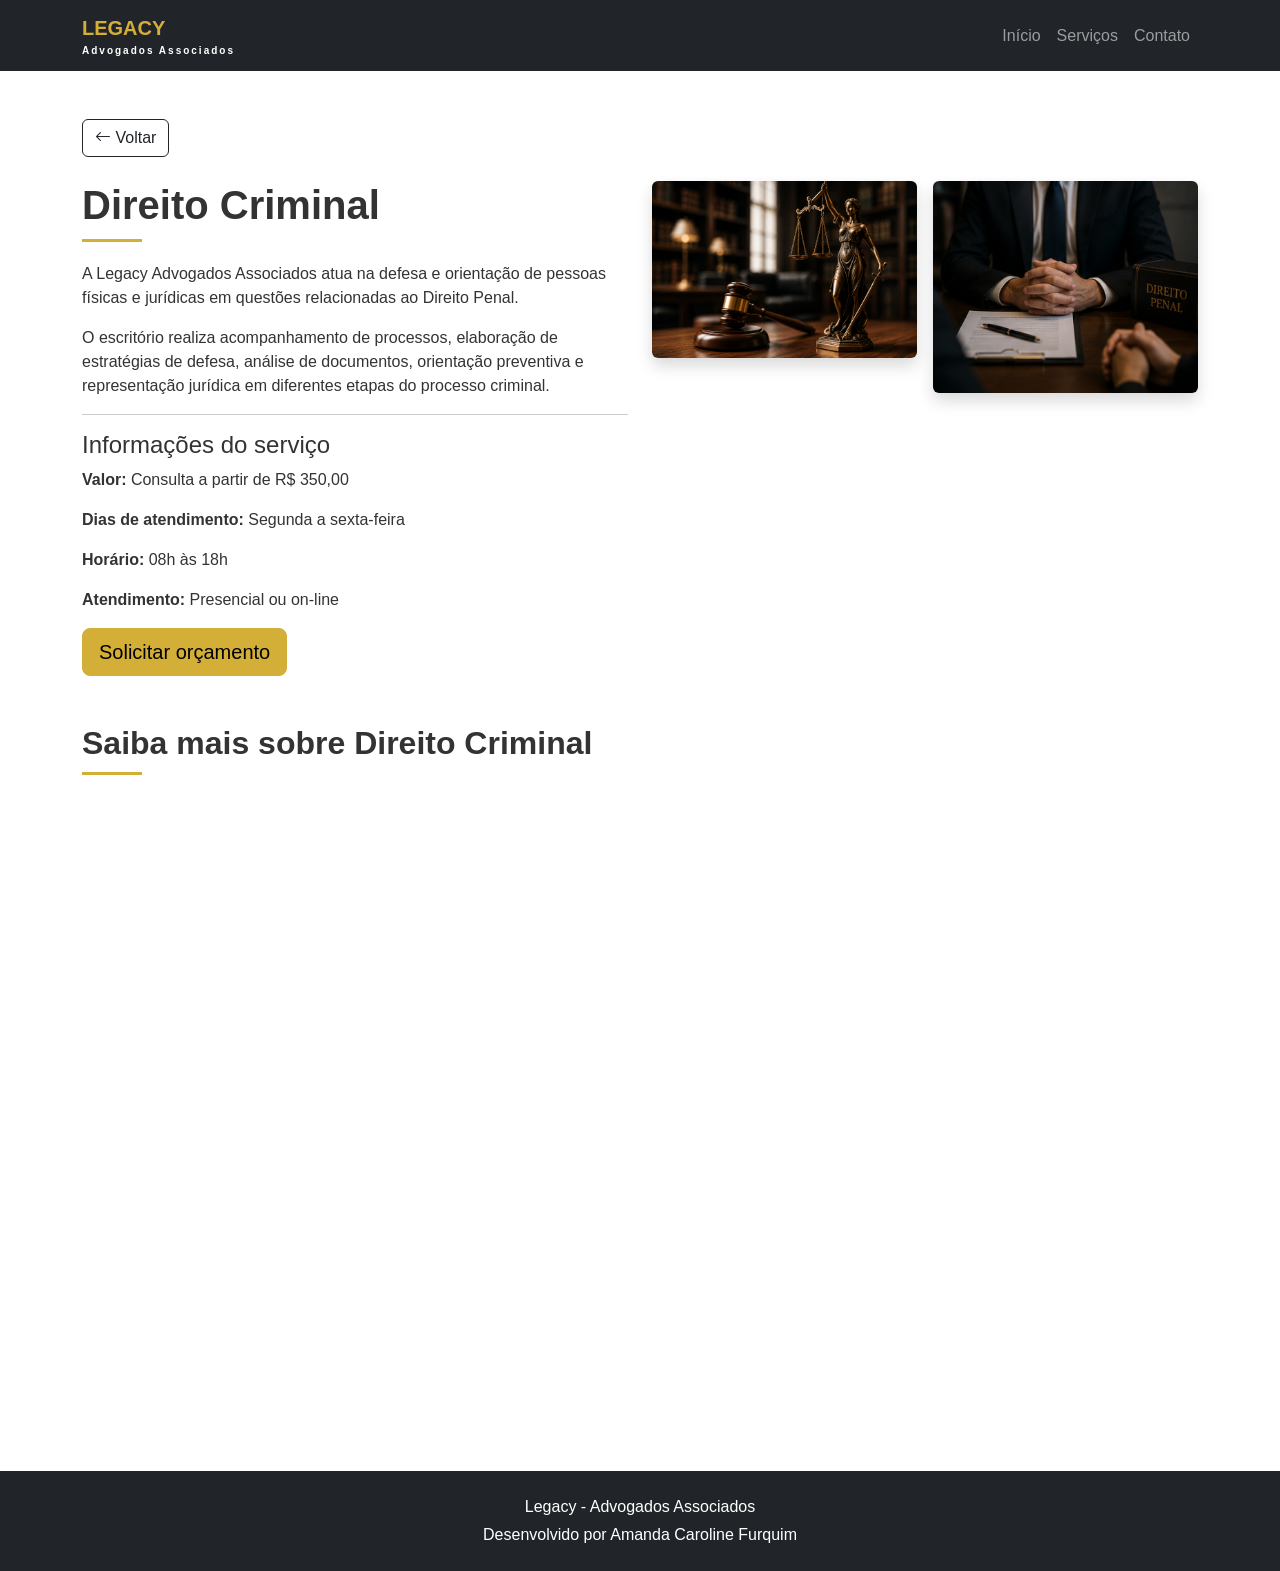
==== criminal.html @ 606fb066 "Add files via upload" ====
<!--Em cada página precisamos colocar pelo menos duas fotos, vídeo do YouTube, nome, preço, 
detalhes e um botão de orçamento que abre um Modal Bootstrap com Nome, E-mail, Telefone, Endereço, 
Cidade, UF, Data desejada e Observações.
-->

<!DOCTYPE html>
<html lang="pt-br">

<head>
    <meta charset="UTF-8">
    <meta name="viewport" content="width=device-width, initial-scale=1.0">

    <title>Direito Criminal | Legacy Advogados</title>

    <link href="https://cdn.jsdelivr.net/npm/bootstrap@5.3.8/dist/css/bootstrap.min.css" rel="stylesheet">

    <link rel="stylesheet"
        href="https://cdn.jsdelivr.net/npm/bootstrap-icons@1.13.1/font/bootstrap-icons.min.css">

    <link rel="stylesheet" href="css/style.css">
</head>

<body>

    <!-- MENU -->
    <nav class="navbar navbar-expand-lg navbar-dark bg-dark">
        <div class="container">

            <a class="navbar-brand fw-bold" href="index.html">
                LEGACY
                <small class="d-block">Advogados Associados</small>
            </a>

            <button class="navbar-toggler" type="button"
                data-bs-toggle="collapse"
                data-bs-target="#menu">

                <span class="navbar-toggler-icon"></span>
            </button>

            <div class="collapse navbar-collapse" id="menu">

                <ul class="navbar-nav ms-auto">

                    <li class="nav-item">
                        <a class="nav-link" href="index.html">
                            Início
                        </a>
                    </li>

                    <li class="nav-item">
                        <a class="nav-link" href="index.html#servicos">
                            Serviços
                        </a>
                    </li>

                    <li class="nav-item">
                        <a class="nav-link" href="index.html#contato">
                            Contato
                        </a>
                    </li>

                </ul>

            </div>
        </div>
    </nav>


    <!-- SERVIÇO -->
    <main class="py-5">

        <div class="container">

            <a href="index.html#servicos"
                class="btn btn-outline-dark mb-4">

                <i class="bi bi-arrow-left"></i>
                Voltar
            </a>


            <div class="row">

                <!-- INFORMAÇÕES -->
                <div class="col-lg-6">

                    <h1 class="titulo-secao">
                        Direito Criminal
                    </h1>

                    <p>
                        A Legacy Advogados Associados atua na defesa e
                        orientação de pessoas físicas e jurídicas em
                        questões relacionadas ao Direito Penal.
                    </p>

                    <p>
                        O escritório realiza acompanhamento de processos,
                        elaboração de estratégias de defesa, análise de
                        documentos, orientação preventiva e representação
                        jurídica em diferentes etapas do processo criminal.
                    </p>

                    <hr>

                    <h4>Informações do serviço</h4>

                    <p>
                        <strong>Valor:</strong>
                        Consulta a partir de R$ 350,00
                    </p>

                    <p>
                        <strong>Dias de atendimento:</strong>
                        Segunda a sexta-feira
                    </p>

                    <p>
                        <strong>Horário:</strong>
                        08h às 18h
                    </p>

                    <p>
                        <strong>Atendimento:</strong>
                        Presencial ou on-line
                    </p>


                    <!-- BOTÃO MODAL -->
                    <button
                        class="btn btn-warning btn-lg"
                        data-bs-toggle="modal"
                        data-bs-target="#modalOrcamento">

                        Solicitar orçamento
                    </button>

                </div>


                <!-- FOTOS -->
                <div class="col-lg-6 mt-4 mt-lg-0">

                    <div class="row g-3">

                        <div class="col-md-6">

                            <img
                                src="img/criminal1.png"
                                class="img-fluid rounded shadow"
                                alt="Atendimento em Direito Criminal">

                        </div>

                        <div class="col-md-6">

                            <img
                                src="img/criminal2.png"
                                class="img-fluid rounded shadow"
                                alt="Serviço de Direito Criminal">

                        </div>

                    </div>

                </div>

            </div>


            <!-- VÍDEO -->
            <section class="mt-5">

                <h2 class="titulo-secao">
                    Saiba mais sobre Direito Criminal
                </h2>

                <div class="ratio ratio-16x9">

                    <iframe
                        src="https://www.youtube.com/embed/_6tYp12VtaY"
                        title="Vídeo sobre Direito Criminal"
                        allowfullscreen>
                    </iframe>

                </div>

            </section>

        </div>

    </main>


    <!-- MODAL ORÇAMENTO -->
    <div class="modal fade"
        id="modalOrcamento"
        tabindex="-1">

        <div class="modal-dialog modal-lg">

            <div class="modal-content">

                <div class="modal-header">

                    <h5 class="modal-title">
                        Solicitar orçamento - Direito Criminal
                    </h5>

                    <button
                        type="button"
                        class="btn-close"
                        data-bs-dismiss="modal">
                    </button>

                </div>


                <div class="modal-body">

                    <form>

                        <div class="row">

                            <div class="col-md-6 mb-3">
                                <label class="form-label">Nome</label>
                                <input type="text"
                                    class="form-control">
                            </div>

                            <div class="col-md-6 mb-3">
                                <label class="form-label">E-mail</label>
                                <input type="email"
                                    class="form-control">
                            </div>

                            <div class="col-md-6 mb-3">
                                <label class="form-label">Telefone</label>
                                <input type="tel"
                                    class="form-control">
                            </div>

                            <div class="col-md-6 mb-3">
                                <label class="form-label">Endereço</label>
                                <input type="text"
                                    class="form-control">
                            </div>

                            <div class="col-md-6 mb-3">
                                <label class="form-label">Cidade</label>
                                <input type="text"
                                    class="form-control">
                            </div>

                            <div class="col-md-6 mb-3">

                                <label class="form-label">UF</label>

                                <select class="form-select">
                                    <option>SC</option>
                                    <option>PR</option>
                                    <option>RS</option>
                                    <option>SP</option>
                                    <option>Outro</option>
                                </select>

                            </div>

                            <div class="col-12 mb-3">

                                <label class="form-label">
                                    Data desejada
                                </label>

                                <input type="date"
                                    class="form-control">

                            </div>

                            <div class="col-12 mb-3">

                                <label class="form-label">
                                    Observações
                                </label>

                                <textarea
                                    class="form-control"
                                    rows="4">
                                </textarea>

                            </div>

                        </div>

                    </form>

                </div>


                <div class="modal-footer">

                    <button
                        type="button"
                        class="btn btn-secondary"
                        data-bs-dismiss="modal">

                        Fechar
                    </button>

                    <button
                        type="button"
                        class="btn btn-dark">

                        Enviar solicitação
                    </button>

                </div>

            </div>

        </div>

    </div>


    <!-- FOOTER -->
    <footer class="bg-dark text-white text-center py-4">

        <p class="mb-1">
            Legacy - Advogados Associados
        </p>

        <p class="mb-0">
            Desenvolvido por Amanda Caroline Furquim
        </p>

    </footer>


    <script
        src="https://cdn.jsdelivr.net/npm/bootstrap@5.3.8/dist/js/bootstrap.bundle.min.js">
    </script>

</body>

</html>
---- css/style.css ----
body {
    font-family: Arial, sans-serif;
    color: #333;
}

.navbar-brand {
    color: #d4af37 !important;
}

.navbar-brand small {
    font-size: 10px;
    letter-spacing: 2px;
    color: white;
}

.banner {
    min-height: 500px;
    background:
        linear-gradient(rgba(0, 0, 0, 0.75), rgba(0, 0, 0, 0.75)),
        #333;
}

.banner h1,
.banner h2 {
    color: #d4af37;
}

.titulo-secao {
    font-weight: bold;
    margin-bottom: 20px;
}

.titulo-secao::after {
    content: "";
    display: block;
    width: 60px;
    height: 3px;
    background: #d4af37;
    margin-top: 10px;
}

.text-center .titulo-secao::after {
    margin-left: auto;
    margin-right: auto;
}

.icone-servico {
    font-size: 40px;
    color: #b8962e;
}

.card {
    border: none;
}

.card:hover {
    transform: translateY(-3px);
    transition: 0.3s;
}

.btn-warning {
    background-color: #d4af37;
    border-color: #d4af37;
}

iframe {
    border-radius: 8px;
}

@media (max-width: 768px) {
    .banner {
        min-height: 400px;
        text-align: center;
    }
}
/* Fotos dos depoimentos */
.foto-cliente {
    width: 90px;
    height: 90px;
    object-fit: cover;
    border-radius: 50%;
    border: 3px solid #d4af37;
}
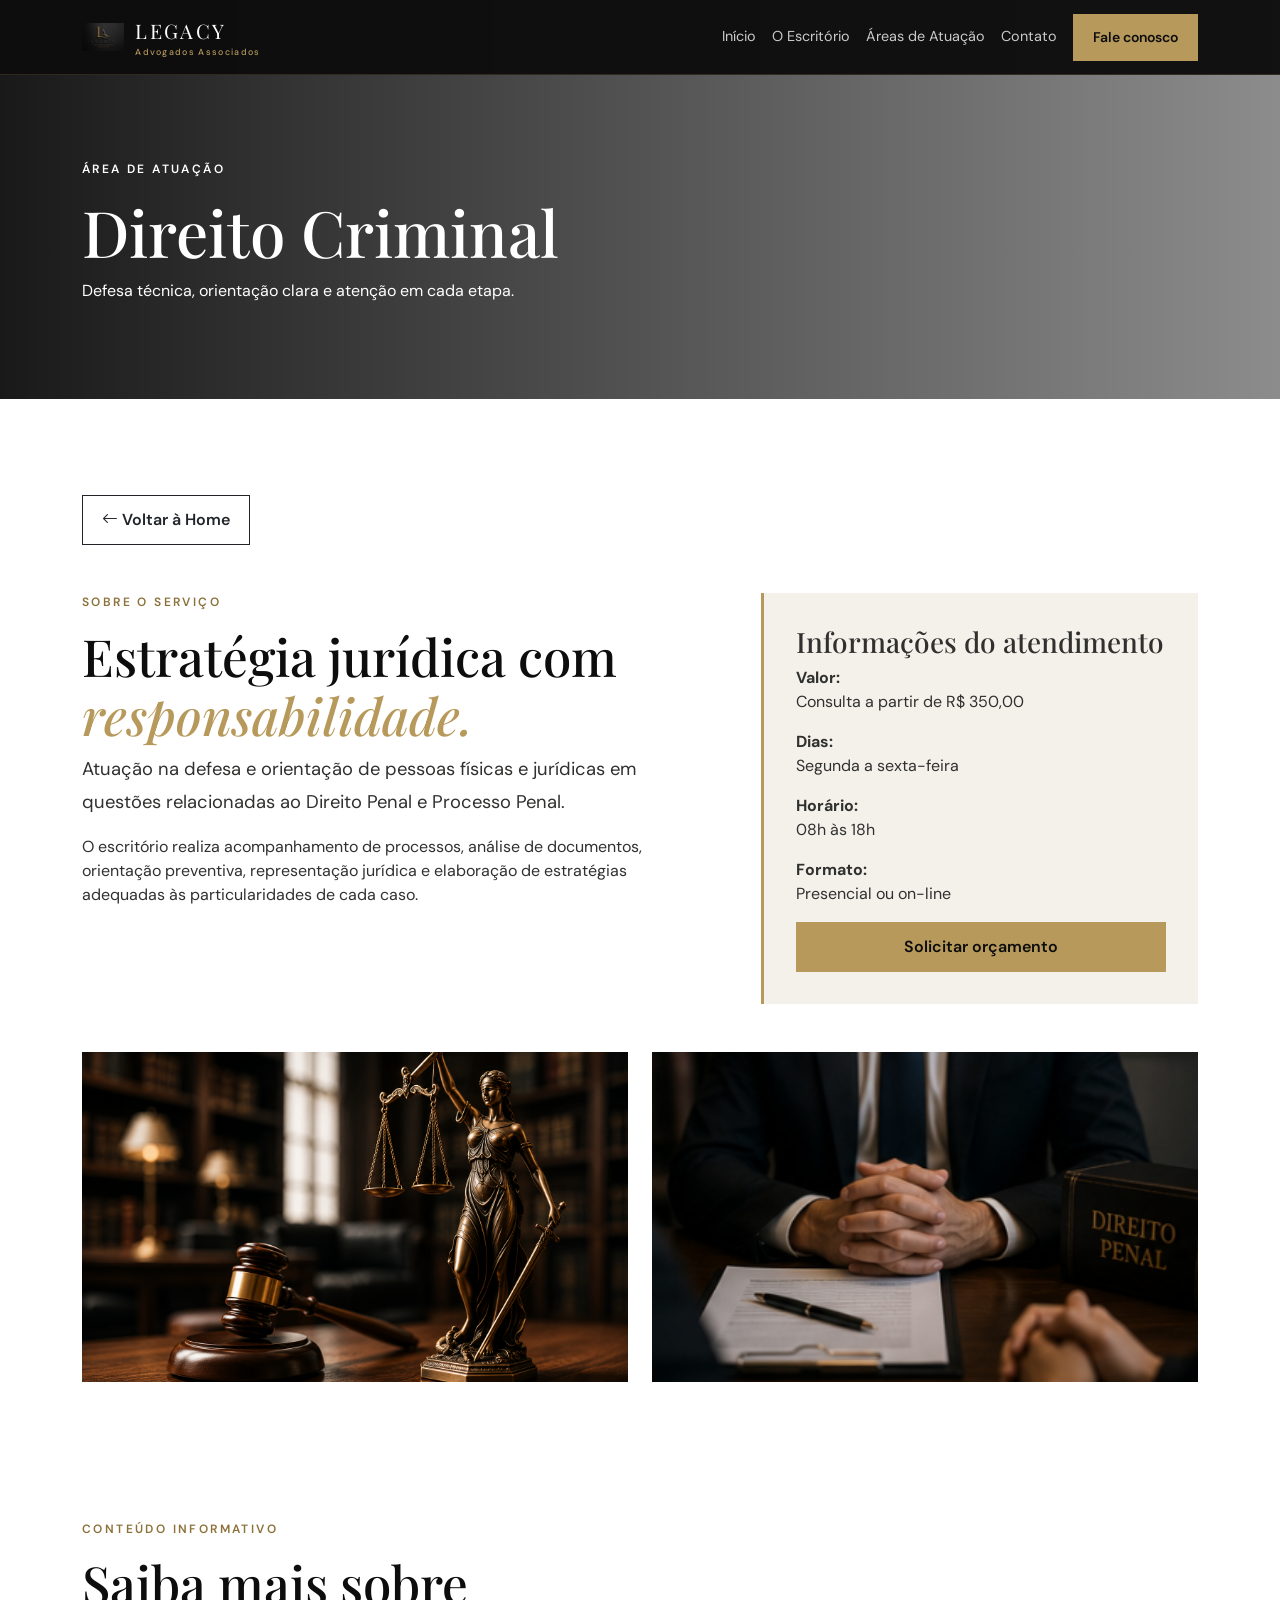
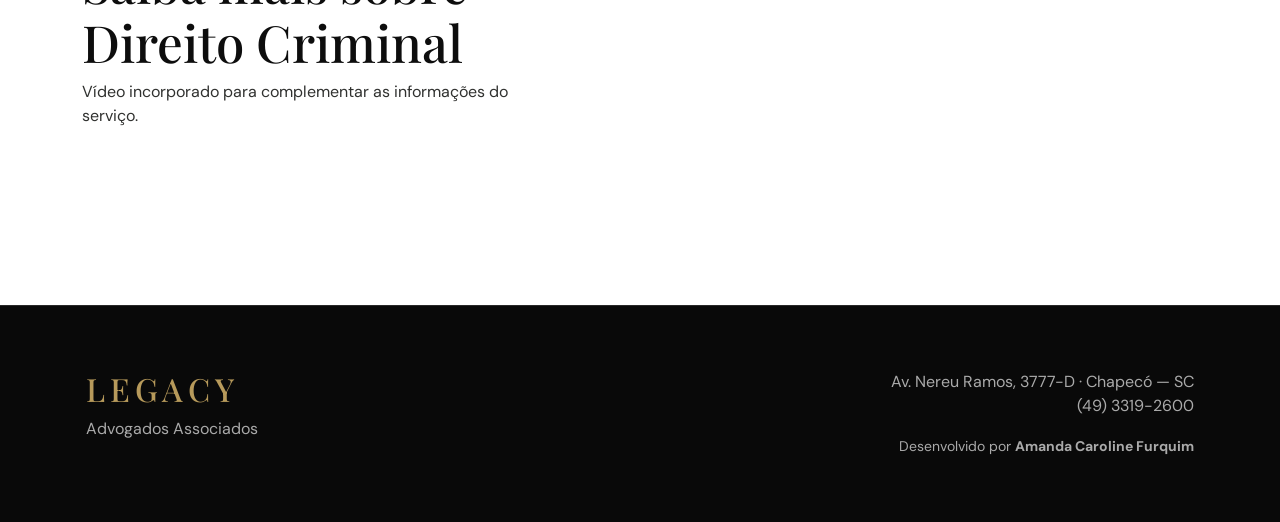
==== commit 71988bd8: "Add files via upload" ====
--- a/criminal.html
+++ b/criminal.html
@@ -1,347 +1,6 @@
-<!--Em cada página precisamos colocar pelo menos duas fotos, vídeo do YouTube, nome, preço, 
-detalhes e um botão de orçamento que abre um Modal Bootstrap com Nome, E-mail, Telefone, Endereço, 
-Cidade, UF, Data desejada e Observações.
--->
-
-<!DOCTYPE html>
-<html lang="pt-br">
-
-<head>
-    <meta charset="UTF-8">
-    <meta name="viewport" content="width=device-width, initial-scale=1.0">
-
-    <title>Direito Criminal | Legacy Advogados</title>
-
-    <link href="https://cdn.jsdelivr.net/npm/bootstrap@5.3.8/dist/css/bootstrap.min.css" rel="stylesheet">
-
-    <link rel="stylesheet"
-        href="https://cdn.jsdelivr.net/npm/bootstrap-icons@1.13.1/font/bootstrap-icons.min.css">
-
-    <link rel="stylesheet" href="css/style.css">
-</head>
-
-<body>
-
-    <!-- MENU -->
-    <nav class="navbar navbar-expand-lg navbar-dark bg-dark">
-        <div class="container">
-
-            <a class="navbar-brand fw-bold" href="index.html">
-                LEGACY
-                <small class="d-block">Advogados Associados</small>
-            </a>
-
-            <button class="navbar-toggler" type="button"
-                data-bs-toggle="collapse"
-                data-bs-target="#menu">
-
-                <span class="navbar-toggler-icon"></span>
-            </button>
-
-            <div class="collapse navbar-collapse" id="menu">
-
-                <ul class="navbar-nav ms-auto">
-
-                    <li class="nav-item">
-                        <a class="nav-link" href="index.html">
-                            Início
-                        </a>
-                    </li>
-
-                    <li class="nav-item">
-                        <a class="nav-link" href="index.html#servicos">
-                            Serviços
-                        </a>
-                    </li>
-
-                    <li class="nav-item">
-                        <a class="nav-link" href="index.html#contato">
-                            Contato
-                        </a>
-                    </li>
-
-                </ul>
-
-            </div>
-        </div>
-    </nav>
-
-
-    <!-- SERVIÇO -->
-    <main class="py-5">
-
-        <div class="container">
-
-            <a href="index.html#servicos"
-                class="btn btn-outline-dark mb-4">
-
-                <i class="bi bi-arrow-left"></i>
-                Voltar
-            </a>
-
-
-            <div class="row">
-
-                <!-- INFORMAÇÕES -->
-                <div class="col-lg-6">
-
-                    <h1 class="titulo-secao">
-                        Direito Criminal
-                    </h1>
-
-                    <p>
-                        A Legacy Advogados Associados atua na defesa e
-                        orientação de pessoas físicas e jurídicas em
-                        questões relacionadas ao Direito Penal.
-                    </p>
-
-                    <p>
-                        O escritório realiza acompanhamento de processos,
-                        elaboração de estratégias de defesa, análise de
-                        documentos, orientação preventiva e representação
-                        jurídica em diferentes etapas do processo criminal.
-                    </p>
-
-                    <hr>
-
-                    <h4>Informações do serviço</h4>
-
-                    <p>
-                        <strong>Valor:</strong>
-                        Consulta a partir de R$ 350,00
-                    </p>
-
-                    <p>
-                        <strong>Dias de atendimento:</strong>
-                        Segunda a sexta-feira
-                    </p>
-
-                    <p>
-                        <strong>Horário:</strong>
-                        08h às 18h
-                    </p>
-
-                    <p>
-                        <strong>Atendimento:</strong>
-                        Presencial ou on-line
-                    </p>
-
-
-                    <!-- BOTÃO MODAL -->
-                    <button
-                        class="btn btn-warning btn-lg"
-                        data-bs-toggle="modal"
-                        data-bs-target="#modalOrcamento">
-
-                        Solicitar orçamento
-                    </button>
-
-                </div>
-
-
-                <!-- FOTOS -->
-                <div class="col-lg-6 mt-4 mt-lg-0">
-
-                    <div class="row g-3">
-
-                        <div class="col-md-6">
-
-                            <img
-                                src="img/criminal1.png"
-                                class="img-fluid rounded shadow"
-                                alt="Atendimento em Direito Criminal">
-
-                        </div>
-
-                        <div class="col-md-6">
-
-                            <img
-                                src="img/criminal2.png"
-                                class="img-fluid rounded shadow"
-                                alt="Serviço de Direito Criminal">
-
-                        </div>
-
-                    </div>
-
-                </div>
-
-            </div>
-
-
-            <!-- VÍDEO -->
-            <section class="mt-5">
-
-                <h2 class="titulo-secao">
-                    Saiba mais sobre Direito Criminal
-                </h2>
-
-                <div class="ratio ratio-16x9">
-
-                    <iframe
-                        src="https://www.youtube.com/embed/_6tYp12VtaY"
-                        title="Vídeo sobre Direito Criminal"
-                        allowfullscreen>
-                    </iframe>
-
-                </div>
-
-            </section>
-
-        </div>
-
-    </main>
-
-
-    <!-- MODAL ORÇAMENTO -->
-    <div class="modal fade"
-        id="modalOrcamento"
-        tabindex="-1">
-
-        <div class="modal-dialog modal-lg">
-
-            <div class="modal-content">
-
-                <div class="modal-header">
-
-                    <h5 class="modal-title">
-                        Solicitar orçamento - Direito Criminal
-                    </h5>
-
-                    <button
-                        type="button"
-                        class="btn-close"
-                        data-bs-dismiss="modal">
-                    </button>
-
-                </div>
-
-
-                <div class="modal-body">
-
-                    <form>
-
-                        <div class="row">
-
-                            <div class="col-md-6 mb-3">
-                                <label class="form-label">Nome</label>
-                                <input type="text"
-                                    class="form-control">
-                            </div>
-
-                            <div class="col-md-6 mb-3">
-                                <label class="form-label">E-mail</label>
-                                <input type="email"
-                                    class="form-control">
-                            </div>
-
-                            <div class="col-md-6 mb-3">
-                                <label class="form-label">Telefone</label>
-                                <input type="tel"
-                                    class="form-control">
-                            </div>
-
-                            <div class="col-md-6 mb-3">
-                                <label class="form-label">Endereço</label>
-                                <input type="text"
-                                    class="form-control">
-                            </div>
-
-                            <div class="col-md-6 mb-3">
-                                <label class="form-label">Cidade</label>
-                                <input type="text"
-                                    class="form-control">
-                            </div>
-
-                            <div class="col-md-6 mb-3">
-
-                                <label class="form-label">UF</label>
-
-                                <select class="form-select">
-                                    <option>SC</option>
-                                    <option>PR</option>
-                                    <option>RS</option>
-                                    <option>SP</option>
-                                    <option>Outro</option>
-                                </select>
-
-                            </div>
-
-                            <div class="col-12 mb-3">
-
-                                <label class="form-label">
-                                    Data desejada
-                                </label>
-
-                                <input type="date"
-                                    class="form-control">
-
-                            </div>
-
-                            <div class="col-12 mb-3">
-
-                                <label class="form-label">
-                                    Observações
-                                </label>
-
-                                <textarea
-                                    class="form-control"
-                                    rows="4">
-                                </textarea>
-
-                            </div>
-
-                        </div>
-
-                    </form>
-
-                </div>
-
-
-                <div class="modal-footer">
-
-                    <button
-                        type="button"
-                        class="btn btn-secondary"
-                        data-bs-dismiss="modal">
-
-                        Fechar
-                    </button>
-
-                    <button
-                        type="button"
-                        class="btn btn-dark">
-
-                        Enviar solicitação
-                    </button>
-
-                </div>
-
-            </div>
-
-        </div>
-
-    </div>
-
-
-    <!-- FOOTER -->
-    <footer class="bg-dark text-white text-center py-4">
-
-        <p class="mb-1">
-            Legacy - Advogados Associados
-        </p>
-
-        <p class="mb-0">
-            Desenvolvido por Amanda Caroline Furquim
-        </p>
-
-    </footer>
-
-
-    <script
-        src="https://cdn.jsdelivr.net/npm/bootstrap@5.3.8/dist/js/bootstrap.bundle.min.js">
-    </script>
-
-</body>
-
-</html>
+<!doctype html><html lang="pt-BR"><head><meta charset="utf-8"><meta name="viewport" content="width=device-width,initial-scale=1"><title>Direito Criminal | Legacy</title><link href="https://cdn.jsdelivr.net/npm/bootstrap@5.3.3/dist/css/bootstrap.min.css" rel="stylesheet"><link href="https://cdn.jsdelivr.net/npm/bootstrap-icons@1.11.3/font/bootstrap-icons.min.css" rel="stylesheet"><link rel="stylesheet" href="css/style.css"></head><body>
+<nav class="navbar navbar-expand-lg navbar-dark fixed-top legacy-nav"><div class="container"><a class="navbar-brand" href="index.html"><img src="img/logo.png" alt="Logo Legacy"><span>LEGACY<small>Advogados Associados</small></span></a><button class="navbar-toggler" data-bs-toggle="collapse" data-bs-target="#menu"><span class="navbar-toggler-icon"></span></button><div class="collapse navbar-collapse" id="menu"><ul class="navbar-nav ms-auto align-items-lg-center"><li><a class="nav-link" href="index.html">Início</a></li><li><a class="nav-link" href="index.html#escritorio">O Escritório</a></li><li><a class="nav-link" href="index.html#atuacao">Áreas de Atuação</a></li><li><a class="nav-link" href="index.html#contato">Contato</a></li><li class="ms-lg-2"><a class="btn btn-gold btn-sm" href="https://wa.me/554933192600" target="_blank">Fale conosco</a></li></ul></div></div></nav>
+<header class="internal-hero" style="--hero-image:url('img/criminal2.png')"><div class="container"><p class="eyebrow">Área de atuação</p><h1>Direito Criminal</h1><p>Defesa técnica, orientação clara e atenção em cada etapa.</p></div></header>
+<main><section class="service-detail"><div class="container"><a href="index.html#atuacao" class="btn btn-outline-dark mb-5"><i class="bi bi-arrow-left"></i> Voltar à Home</a><div class="row g-5"><div class="col-lg-7"><p class="eyebrow text-gold">Sobre o serviço</p><h2 class="section-title">Estratégia jurídica com <em>responsabilidade.</em></h2><p class="lead-copy">Atuação na defesa e orientação de pessoas físicas e jurídicas em questões relacionadas ao Direito Penal e Processo Penal.</p><p>O escritório realiza acompanhamento de processos, análise de documentos, orientação preventiva, representação jurídica e elaboração de estratégias adequadas às particularidades de cada caso.</p></div><div class="col-lg-5"><aside class="info-box"><h3>Informações do atendimento</h3><p><strong>Valor:</strong><br>Consulta a partir de R$ 350,00</p><p><strong>Dias:</strong><br>Segunda a sexta-feira</p><p><strong>Horário:</strong><br>08h às 18h</p><p><strong>Formato:</strong><br>Presencial ou on-line</p><button class="btn btn-gold w-100" data-bs-toggle="modal" data-bs-target="#modalOrcamento">Solicitar orçamento</button></aside></div></div><div class="row g-4 service-gallery mt-4"><div class="col-md-6"><img src="img/criminal1.png" alt="Atendimento em Direito Criminal"></div><div class="col-md-6"><img src="img/criminal2.png" alt="Análise jurídica criminal"></div></div><section class="mt-5 pt-4"><div class="row g-5 align-items-center"><div class="col-lg-5"><p class="eyebrow text-gold">Conteúdo informativo</p><h2 class="section-title">Saiba mais sobre Direito Criminal</h2><p>Vídeo incorporado para complementar as informações do serviço.</p></div><div class="col-lg-7"><div class="ratio ratio-16x9 video-box"><iframe src="https://www.youtube.com/embed/7BqvkMQS8GE" title="Vídeo sobre Direito Criminal" allowfullscreen></iframe></div></div></div></section></div></section></main>
+<div class="modal fade" id="modalOrcamento" tabindex="-1"><div class="modal-dialog modal-lg modal-dialog-centered"><div class="modal-content"><div class="modal-header"><h2 class="modal-title fs-5">Solicitar orçamento — Direito Criminal</h2><button class="btn-close" data-bs-dismiss="modal" aria-label="Fechar"></button></div><div class="modal-body"><form id="formOrcamento"><div class="row"><div class="col-md-6 mb-3"><label class="form-label">Nome</label><input class="form-control" required></div><div class="col-md-6 mb-3"><label class="form-label">E-mail</label><input type="email" class="form-control" required></div><div class="col-md-6 mb-3"><label class="form-label">Telefone</label><input type="tel" class="form-control" required></div><div class="col-md-6 mb-3"><label class="form-label">Endereço</label><input class="form-control"></div><div class="col-md-5 mb-3"><label class="form-label">Cidade</label><input class="form-control"></div><div class="col-md-2 mb-3"><label class="form-label">UF</label><select class="form-select"><option>SC</option><option>PR</option><option>RS</option><option>Outra</option></select></div><div class="col-md-5 mb-3"><label class="form-label">Data desejada</label><input type="date" class="form-control"></div><div class="col-12"><label class="form-label">Observações</label><textarea class="form-control" rows="4"></textarea></div></div></form></div><div class="modal-footer"><button class="btn btn-outline-dark" data-bs-dismiss="modal">Fechar</button><button type="submit" form="formOrcamento" class="btn btn-gold">Enviar solicitação</button></div></div></div></div>
+<footer class="site-footer"><div class="container row g-3 mx-auto"><div class="col-md-6"><h2>LEGACY</h2><p>Advogados Associados</p></div><div class="col-md-6 text-md-end"><p>Av. Nereu Ramos, 3777-D · Chapecó — SC<br>(49) 3319-2600</p><small>Desenvolvido por <strong>Amanda Caroline Furquim</strong></small></div></div></footer><script src="https://cdn.jsdelivr.net/npm/bootstrap@5.3.3/dist/js/bootstrap.bundle.min.js"></script></body></html>
--- a/css/style.css
+++ b/css/style.css
@@ -1,83 +1,4 @@
-body {
-    font-family: Arial, sans-serif;
-    color: #333;
-}
-
-.navbar-brand {
-    color: #d4af37 !important;
-}
-
-.navbar-brand small {
-    font-size: 10px;
-    letter-spacing: 2px;
-    color: white;
-}
-
-.banner {
-    min-height: 500px;
-    background:
-        linear-gradient(rgba(0, 0, 0, 0.75), rgba(0, 0, 0, 0.75)),
-        #333;
-}
-
-.banner h1,
-.banner h2 {
-    color: #d4af37;
-}
-
-.titulo-secao {
-    font-weight: bold;
-    margin-bottom: 20px;
-}
-
-.titulo-secao::after {
-    content: "";
-    display: block;
-    width: 60px;
-    height: 3px;
-    background: #d4af37;
-    margin-top: 10px;
-}
-
-.text-center .titulo-secao::after {
-    margin-left: auto;
-    margin-right: auto;
-}
-
-.icone-servico {
-    font-size: 40px;
-    color: #b8962e;
-}
-
-.card {
-    border: none;
-}
-
-.card:hover {
-    transform: translateY(-3px);
-    transition: 0.3s;
-}
-
-.btn-warning {
-    background-color: #d4af37;
-    border-color: #d4af37;
-}
-
-iframe {
-    border-radius: 8px;
-}
-
-@media (max-width: 768px) {
-    .banner {
-        min-height: 400px;
-        text-align: center;
-    }
-}
-/* Fotos dos depoimentos */
-.foto-cliente {
-    width: 90px;
-    height: 90px;
-    object-fit: cover;
-    border-radius: 50%;
-    border: 3px solid #d4af37;
-}+@import url('https://fonts.googleapis.com/css2?family=DM+Sans:wght@400;500;600&family=Playfair+Display:ital,wght@0,600;1,600&display=swap');
+:root{--legacy-black:#0d0d0d;--legacy-dark:#181918;--legacy-gold:#b79a5b;--legacy-light:#f4f1eb;--legacy-white:#fff;--legacy-text:#30312f}
+html{scroll-behavior:smooth}body{font-family:'DM Sans',sans-serif;color:var(--legacy-text)}h1,h2,h3{font-family:'Playfair Display',serif}.legacy-nav{background:rgba(13,13,13,.96);border-bottom:1px solid rgba(183,154,91,.2);padding:.7rem 0}.navbar-brand{display:flex;align-items:center;gap:.7rem;color:white}.navbar-brand img{width:42px;height:42px;object-fit:contain}.navbar-brand span{font-family:'Playfair Display',serif;letter-spacing:.12em}.navbar-brand small{display:block;font:500 .55rem 'DM Sans';letter-spacing:.15em;color:var(--legacy-gold)}.nav-link{color:rgba(255,255,255,.78);font-size:.9rem}.nav-link:hover{color:var(--legacy-gold)}.btn{border-radius:0;padding:.75rem 1.2rem;font-weight:600}.btn-gold{background:var(--legacy-gold);border-color:var(--legacy-gold);color:var(--legacy-black)}.btn-gold:hover{background:#c9ad70;border-color:#c9ad70}.hero-slide{min-height:720px;display:flex;align-items:center;background-size:cover;background-position:center;position:relative}.hero-slide:before{content:"";position:absolute;inset:0;background:linear-gradient(90deg,rgba(0,0,0,.9),rgba(0,0,0,.35))}.hero-one{background-image:url('../img/fundadores.png')}.hero-two{background-image:url('../img/criminal2.png')}.hero-three{background-image:url('../img/digital2.png')}.hero-content{position:relative;color:white;max-width:860px}.eyebrow{text-transform:uppercase;letter-spacing:.2em;font-size:.75rem;font-weight:600}.hero-content h1,.hero-content h2{font-size:clamp(2.6rem,6vw,5.2rem);line-height:1.06;margin:1rem 0}.hero-content em,.section-title em{color:var(--legacy-gold)}.hero-content>p:not(.eyebrow){font-size:1.15rem;max-width:620px;margin-bottom:2rem}.section-space{padding:7rem 0}.bg-soft{background:var(--legacy-light)}.text-gold{color:#8c713a}.section-title{font-size:clamp(2.2rem,4vw,3.6rem);line-height:1.15;color:var(--legacy-black)}.section-heading{max-width:720px;margin-bottom:3rem}.lead-copy{font-size:1.15rem;line-height:1.8}.image-frame{position:relative;padding:0 1.5rem 1.5rem 0}.image-frame:after{content:"";position:absolute;right:0;bottom:0;width:65%;height:65%;border:1px solid var(--legacy-gold);z-index:-1}.image-frame img{width:100%;height:540px;object-fit:cover}.principles{border-left:2px solid var(--legacy-gold);padding-left:1.25rem;margin-top:1.5rem}.numbers{background:var(--legacy-dark);color:white;padding:3rem 0}.numbers i{display:block;color:var(--legacy-gold);font-size:1.6rem}.numbers strong,.numbers span{display:block}.numbers strong{font-family:'Playfair Display';font-size:1.25rem}.numbers span{color:#aaa;font-size:.85rem}.service-card{background:white;box-shadow:0 14px 40px rgba(0,0,0,.06);overflow:hidden;transition:.25s}.service-card:hover{transform:translateY(-6px)}.service-card>img{width:100%;height:240px;object-fit:cover}.card-content{padding:2rem}.card-content>i{color:var(--legacy-gold);font-size:1.8rem}.card-content h3{margin:.8rem 0;font-size:1.7rem}.price{border-top:1px solid #ddd;padding-top:1rem}.cta-band{background:linear-gradient(rgba(13,13,13,.88),rgba(13,13,13,.88)),url('../img/empresarial.png') center/cover;color:white;padding:6rem 0}.cta-band h2{font-size:clamp(2rem,4vw,3.4rem)}.professional{position:relative;overflow:hidden;background:#000;min-height:480px}.professional img{width:100%;height:480px;object-fit:cover;opacity:.84;transition:.3s}.professional:hover img{transform:scale(1.025);opacity:.72}.professional div{position:absolute;inset:auto 0 0;padding:3rem 1.5rem 1.5rem;background:linear-gradient(transparent,#000);color:white}.professional h3,.professional p{margin:0}.professional p{color:#d7c69f}.testimonial{background:white;padding:2rem;margin:0;border-top:2px solid var(--legacy-gold);box-shadow:0 8px 30px rgba(0,0,0,.045)}.testimonial img{width:72px;height:72px;object-fit:cover;border-radius:50%;margin-bottom:1.25rem}.testimonial p{font:1.15rem/1.7 'Playfair Display'}.testimonial footer{color:#8c713a;font-weight:600}.contact-section{background:var(--legacy-black);color:#bbb}.contact-list{list-style:none;padding:0;margin:2rem 0}.contact-list li{display:flex;gap:1rem;margin:1rem 0}.contact-list i{color:var(--legacy-gold)}.contact-list a,.site-footer a{color:inherit;text-decoration:none}.btn-whatsapp{background:#1f8f52;color:white}.contact-form{background:white;color:var(--legacy-text);padding:clamp(1.5rem,5vw,3rem)}.form-control,.form-select{border-radius:0;padding:.8rem}.form-control:focus,.form-select:focus{border-color:var(--legacy-gold);box-shadow:0 0 0 .2rem rgba(183,154,91,.18)}.form-message{margin-top:1rem;color:#356c45}.location-copy{background:var(--legacy-light);padding:5rem}.location iframe{width:100%;height:430px;border:0;display:block}.site-footer{background:#090909;color:#aaa;padding:4rem 0;border-top:1px solid #282828}.site-footer h2{color:var(--legacy-gold);letter-spacing:.15em}.internal-hero{padding:10rem 0 5rem;background:linear-gradient(90deg,rgba(0,0,0,.9),rgba(0,0,0,.45)),var(--hero-image) center/cover;color:white}.internal-hero h1{font-size:clamp(2.5rem,5vw,4.5rem)}.service-detail{padding:6rem 0}.service-gallery img{width:100%;height:330px;object-fit:cover}.info-box{background:var(--legacy-light);padding:2rem;border-left:3px solid var(--legacy-gold)}.video-box iframe{border:0}.modal-content{border-radius:0}.modal-header{background:var(--legacy-dark);color:white}.btn-close{filter:invert(1)}
+@media(max-width:992px){.navbar-collapse{padding:1rem 0}.hero-slide{min-height:650px}.image-frame img{height:420px}.section-space{padding:5rem 0}.location-copy{padding:3rem 1.5rem}}@media(max-width:576px){.hero-content{text-align:center}.hero-slide:before{background:rgba(0,0,0,.74)}.professional,.professional img{height:420px;min-height:420px}.service-gallery img{height:240px}}
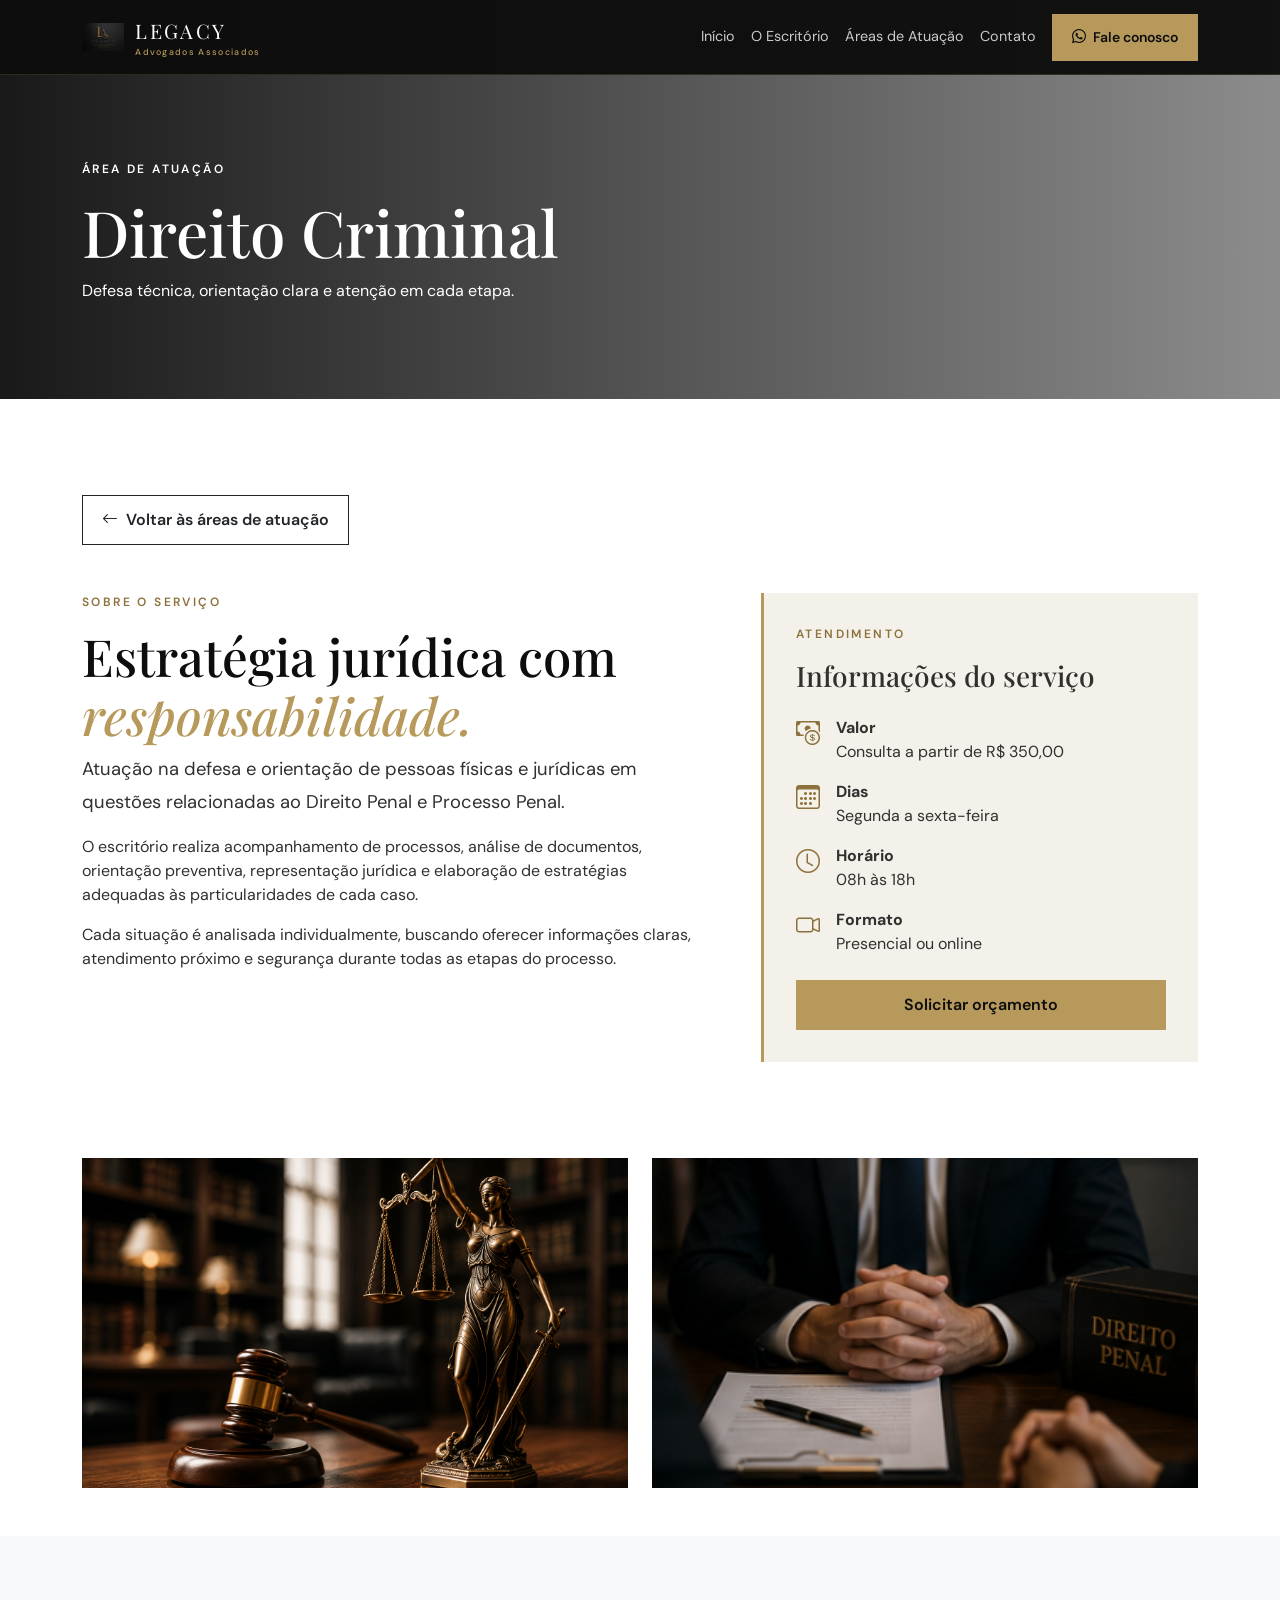
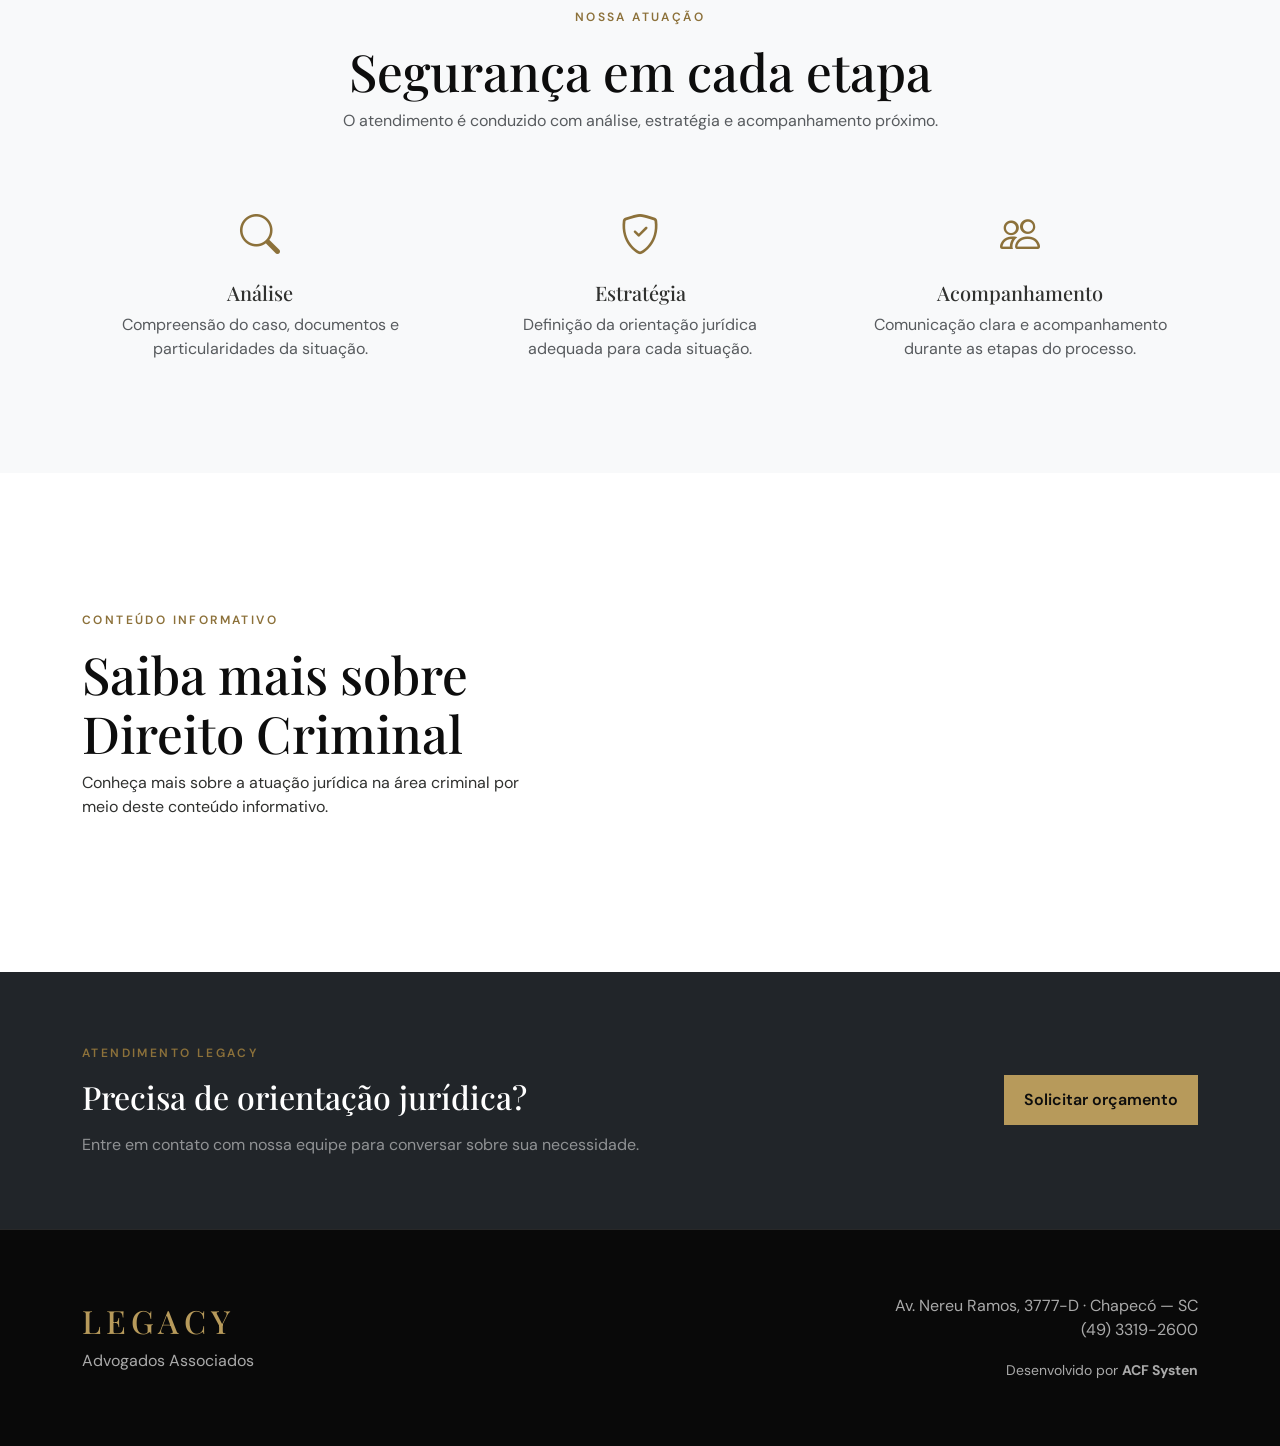
==== commit 42d2bcc6: "video" ====
--- a/criminal.html
+++ b/criminal.html
@@ -1,6 +1,723 @@
-<!doctype html><html lang="pt-BR"><head><meta charset="utf-8"><meta name="viewport" content="width=device-width,initial-scale=1"><title>Direito Criminal | Legacy</title><link href="https://cdn.jsdelivr.net/npm/bootstrap@5.3.3/dist/css/bootstrap.min.css" rel="stylesheet"><link href="https://cdn.jsdelivr.net/npm/bootstrap-icons@1.11.3/font/bootstrap-icons.min.css" rel="stylesheet"><link rel="stylesheet" href="css/style.css"></head><body>
-<nav class="navbar navbar-expand-lg navbar-dark fixed-top legacy-nav"><div class="container"><a class="navbar-brand" href="index.html"><img src="img/logo.png" alt="Logo Legacy"><span>LEGACY<small>Advogados Associados</small></span></a><button class="navbar-toggler" data-bs-toggle="collapse" data-bs-target="#menu"><span class="navbar-toggler-icon"></span></button><div class="collapse navbar-collapse" id="menu"><ul class="navbar-nav ms-auto align-items-lg-center"><li><a class="nav-link" href="index.html">Início</a></li><li><a class="nav-link" href="index.html#escritorio">O Escritório</a></li><li><a class="nav-link" href="index.html#atuacao">Áreas de Atuação</a></li><li><a class="nav-link" href="index.html#contato">Contato</a></li><li class="ms-lg-2"><a class="btn btn-gold btn-sm" href="https://wa.me/554933192600" target="_blank">Fale conosco</a></li></ul></div></div></nav>
-<header class="internal-hero" style="--hero-image:url('img/criminal2.png')"><div class="container"><p class="eyebrow">Área de atuação</p><h1>Direito Criminal</h1><p>Defesa técnica, orientação clara e atenção em cada etapa.</p></div></header>
-<main><section class="service-detail"><div class="container"><a href="index.html#atuacao" class="btn btn-outline-dark mb-5"><i class="bi bi-arrow-left"></i> Voltar à Home</a><div class="row g-5"><div class="col-lg-7"><p class="eyebrow text-gold">Sobre o serviço</p><h2 class="section-title">Estratégia jurídica com <em>responsabilidade.</em></h2><p class="lead-copy">Atuação na defesa e orientação de pessoas físicas e jurídicas em questões relacionadas ao Direito Penal e Processo Penal.</p><p>O escritório realiza acompanhamento de processos, análise de documentos, orientação preventiva, representação jurídica e elaboração de estratégias adequadas às particularidades de cada caso.</p></div><div class="col-lg-5"><aside class="info-box"><h3>Informações do atendimento</h3><p><strong>Valor:</strong><br>Consulta a partir de R$ 350,00</p><p><strong>Dias:</strong><br>Segunda a sexta-feira</p><p><strong>Horário:</strong><br>08h às 18h</p><p><strong>Formato:</strong><br>Presencial ou on-line</p><button class="btn btn-gold w-100" data-bs-toggle="modal" data-bs-target="#modalOrcamento">Solicitar orçamento</button></aside></div></div><div class="row g-4 service-gallery mt-4"><div class="col-md-6"><img src="img/criminal1.png" alt="Atendimento em Direito Criminal"></div><div class="col-md-6"><img src="img/criminal2.png" alt="Análise jurídica criminal"></div></div><section class="mt-5 pt-4"><div class="row g-5 align-items-center"><div class="col-lg-5"><p class="eyebrow text-gold">Conteúdo informativo</p><h2 class="section-title">Saiba mais sobre Direito Criminal</h2><p>Vídeo incorporado para complementar as informações do serviço.</p></div><div class="col-lg-7"><div class="ratio ratio-16x9 video-box"><iframe src="https://www.youtube.com/embed/7BqvkMQS8GE" title="Vídeo sobre Direito Criminal" allowfullscreen></iframe></div></div></div></section></div></section></main>
-<div class="modal fade" id="modalOrcamento" tabindex="-1"><div class="modal-dialog modal-lg modal-dialog-centered"><div class="modal-content"><div class="modal-header"><h2 class="modal-title fs-5">Solicitar orçamento — Direito Criminal</h2><button class="btn-close" data-bs-dismiss="modal" aria-label="Fechar"></button></div><div class="modal-body"><form id="formOrcamento"><div class="row"><div class="col-md-6 mb-3"><label class="form-label">Nome</label><input class="form-control" required></div><div class="col-md-6 mb-3"><label class="form-label">E-mail</label><input type="email" class="form-control" required></div><div class="col-md-6 mb-3"><label class="form-label">Telefone</label><input type="tel" class="form-control" required></div><div class="col-md-6 mb-3"><label class="form-label">Endereço</label><input class="form-control"></div><div class="col-md-5 mb-3"><label class="form-label">Cidade</label><input class="form-control"></div><div class="col-md-2 mb-3"><label class="form-label">UF</label><select class="form-select"><option>SC</option><option>PR</option><option>RS</option><option>Outra</option></select></div><div class="col-md-5 mb-3"><label class="form-label">Data desejada</label><input type="date" class="form-control"></div><div class="col-12"><label class="form-label">Observações</label><textarea class="form-control" rows="4"></textarea></div></div></form></div><div class="modal-footer"><button class="btn btn-outline-dark" data-bs-dismiss="modal">Fechar</button><button type="submit" form="formOrcamento" class="btn btn-gold">Enviar solicitação</button></div></div></div></div>
-<footer class="site-footer"><div class="container row g-3 mx-auto"><div class="col-md-6"><h2>LEGACY</h2><p>Advogados Associados</p></div><div class="col-md-6 text-md-end"><p>Av. Nereu Ramos, 3777-D · Chapecó — SC<br>(49) 3319-2600</p><small>Desenvolvido por <strong>Amanda Caroline Furquim</strong></small></div></div></footer><script src="https://cdn.jsdelivr.net/npm/bootstrap@5.3.3/dist/js/bootstrap.bundle.min.js"></script></body></html>
+<!doctype html>
+<html lang="pt-BR">
+
+<head>
+    <meta charset="utf-8">
+    <meta name="viewport" content="width=device-width, initial-scale=1">
+
+    <title>Direito Criminal | Legacy</title>
+
+    <!-- Bootstrap -->
+    <link
+        href="https://cdn.jsdelivr.net/npm/bootstrap@5.3.3/dist/css/bootstrap.min.css"
+        rel="stylesheet">
+
+    <!-- Bootstrap Icons -->
+    <link
+        href="https://cdn.jsdelivr.net/npm/bootstrap-icons@1.11.3/font/bootstrap-icons.min.css"
+        rel="stylesheet">
+
+    <!-- CSS do projeto -->
+    <link rel="stylesheet" href="css/style.css">
+</head>
+
+<body>
+
+    <!-- =========================
+         NAVBAR
+    ========================== -->
+    <nav class="navbar navbar-expand-lg navbar-dark fixed-top legacy-nav">
+        <div class="container">
+
+            <a class="navbar-brand" href="index.html">
+                <img src="img/logo.png" alt="Logo Legacy">
+
+                <span>
+                    LEGACY
+                    <small>Advogados Associados</small>
+                </span>
+            </a>
+
+            <button
+                class="navbar-toggler"
+                type="button"
+                data-bs-toggle="collapse"
+                data-bs-target="#menu"
+                aria-controls="menu"
+                aria-expanded="false"
+                aria-label="Abrir menu">
+
+                <span class="navbar-toggler-icon"></span>
+            </button>
+
+            <div class="collapse navbar-collapse" id="menu">
+
+                <ul class="navbar-nav ms-auto align-items-lg-center">
+
+                    <li class="nav-item">
+                        <a class="nav-link" href="index.html">Início</a>
+                    </li>
+
+                    <li class="nav-item">
+                        <a class="nav-link" href="index.html#escritorio">
+                            O Escritório
+                        </a>
+                    </li>
+
+                    <li class="nav-item">
+                        <a class="nav-link" href="index.html#atuacao">
+                            Áreas de Atuação
+                        </a>
+                    </li>
+
+                    <li class="nav-item">
+                        <a class="nav-link" href="index.html#contato">
+                            Contato
+                        </a>
+                    </li>
+
+                    <li class="nav-item ms-lg-2">
+                        <a
+                            class="btn btn-gold btn-sm"
+                            href="https://wa.me/554933192600"
+                            target="_blank">
+
+                            <i class="bi bi-whatsapp me-1"></i>
+                            Fale conosco
+                        </a>
+                    </li>
+
+                </ul>
+
+            </div>
+        </div>
+    </nav>
+
+
+    <!-- =========================
+         HERO
+    ========================== -->
+    <header
+        class="internal-hero"
+        style="--hero-image: url('img/criminal2.png');">
+
+        <div class="container">
+
+            <p class="eyebrow">
+                Área de atuação
+            </p>
+
+            <h1>Direito Criminal</h1>
+
+            <p>
+                Defesa técnica, orientação clara e atenção
+                em cada etapa.
+            </p>
+
+        </div>
+
+    </header>
+
+
+    <main>
+
+        <!-- =========================
+             APRESENTAÇÃO
+        ========================== -->
+        <section class="service-detail">
+
+            <div class="container">
+
+                <a
+                    href="index.html#atuacao"
+                    class="btn btn-outline-dark mb-5">
+
+                    <i class="bi bi-arrow-left me-1"></i>
+                    Voltar às áreas de atuação
+
+                </a>
+
+
+                <div class="row g-5 align-items-start">
+
+                    <!-- TEXTO -->
+                    <div class="col-lg-7">
+
+                        <p class="eyebrow text-gold">
+                            Sobre o serviço
+                        </p>
+
+                        <h2 class="section-title">
+                            Estratégia jurídica com
+                            <em>responsabilidade.</em>
+                        </h2>
+
+                        <p class="lead-copy">
+                            Atuação na defesa e orientação de pessoas
+                            físicas e jurídicas em questões relacionadas
+                            ao Direito Penal e Processo Penal.
+                        </p>
+
+                        <p>
+                            O escritório realiza acompanhamento de processos,
+                            análise de documentos, orientação preventiva,
+                            representação jurídica e elaboração de estratégias
+                            adequadas às particularidades de cada caso.
+                        </p>
+
+                        <p>
+                            Cada situação é analisada individualmente,
+                            buscando oferecer informações claras,
+                            atendimento próximo e segurança durante
+                            todas as etapas do processo.
+                        </p>
+
+                    </div>
+
+
+                    <!-- INFORMAÇÕES -->
+                    <div class="col-lg-5">
+
+                        <aside class="info-box">
+
+                            <p class="eyebrow text-gold">
+                                Atendimento
+                            </p>
+
+                            <h3 class="mb-4">
+                                Informações do serviço
+                            </h3>
+
+
+                            <div class="d-flex gap-3 mb-3">
+
+                                <i class="bi bi-cash-coin fs-4 text-gold"></i>
+
+                                <div>
+                                    <strong>Valor</strong>
+                                    <p class="mb-0">
+                                        Consulta a partir de R$ 350,00
+                                    </p>
+                                </div>
+
+                            </div>
+
+
+                            <div class="d-flex gap-3 mb-3">
+
+                                <i class="bi bi-calendar3 fs-4 text-gold"></i>
+
+                                <div>
+                                    <strong>Dias</strong>
+                                    <p class="mb-0">
+                                        Segunda a sexta-feira
+                                    </p>
+                                </div>
+
+                            </div>
+
+
+                            <div class="d-flex gap-3 mb-3">
+
+                                <i class="bi bi-clock fs-4 text-gold"></i>
+
+                                <div>
+                                    <strong>Horário</strong>
+                                    <p class="mb-0">
+                                        08h às 18h
+                                    </p>
+                                </div>
+
+                            </div>
+
+
+                            <div class="d-flex gap-3 mb-4">
+
+                                <i class="bi bi-camera-video fs-4 text-gold"></i>
+
+                                <div>
+                                    <strong>Formato</strong>
+                                    <p class="mb-0">
+                                        Presencial ou online
+                                    </p>
+                                </div>
+
+                            </div>
+
+
+                            <button
+                                class="btn btn-gold w-100"
+                                data-bs-toggle="modal"
+                                data-bs-target="#modalOrcamento">
+
+                                Solicitar orçamento
+
+                            </button>
+
+                        </aside>
+
+                    </div>
+
+                </div>
+
+            </div>
+
+        </section>
+
+
+        <!-- =========================
+             GALERIA
+        ========================== -->
+        <section class="pb-5">
+
+            <div class="container">
+
+                <div class="row g-4 service-gallery">
+
+                    <div class="col-md-6">
+
+                        <img
+                            src="img/criminal1.png"
+                            class="img-fluid w-100"
+                            alt="Atendimento em Direito Criminal">
+
+                    </div>
+
+                    <div class="col-md-6">
+
+                        <img
+                            src="img/criminal2.png"
+                            class="img-fluid w-100"
+                            alt="Análise jurídica criminal">
+
+                    </div>
+
+                </div>
+
+            </div>
+
+        </section>
+
+
+        <!-- =========================
+             COMO ATUAMOS
+        ========================== -->
+        <section class="py-5 bg-light">
+
+            <div class="container py-lg-4">
+
+                <div class="text-center mb-5">
+
+                    <p class="eyebrow text-gold">
+                        Nossa atuação
+                    </p>
+
+                    <h2 class="section-title">
+                        Segurança em cada etapa
+                    </h2>
+
+                    <p class="mx-auto text-muted" style="max-width: 650px;">
+                        O atendimento é conduzido com análise,
+                        estratégia e acompanhamento próximo.
+                    </p>
+
+                </div>
+
+
+                <div class="row g-4">
+
+                    <!-- ITEM 1 -->
+                    <div class="col-md-4">
+
+                        <div class="text-center p-4 h-100">
+
+                            <i class="bi bi-search fs-1 text-gold"></i>
+
+                            <h3 class="h5 mt-3">
+                                Análise
+                            </h3>
+
+                            <p class="text-muted">
+                                Compreensão do caso, documentos
+                                e particularidades da situação.
+                            </p>
+
+                        </div>
+
+                    </div>
+
+
+                    <!-- ITEM 2 -->
+                    <div class="col-md-4">
+
+                        <div class="text-center p-4 h-100">
+
+                            <i class="bi bi-shield-check fs-1 text-gold"></i>
+
+                            <h3 class="h5 mt-3">
+                                Estratégia
+                            </h3>
+
+                            <p class="text-muted">
+                                Definição da orientação jurídica
+                                adequada para cada situação.
+                            </p>
+
+                        </div>
+
+                    </div>
+
+
+                    <!-- ITEM 3 -->
+                    <div class="col-md-4">
+
+                        <div class="text-center p-4 h-100">
+
+                            <i class="bi bi-people fs-1 text-gold"></i>
+
+                            <h3 class="h5 mt-3">
+                                Acompanhamento
+                            </h3>
+
+                            <p class="text-muted">
+                                Comunicação clara e acompanhamento
+                                durante as etapas do processo.
+                            </p>
+
+                        </div>
+
+                    </div>
+
+                </div>
+
+            </div>
+
+        </section>
+
+
+        <!-- =========================
+             VÍDEO
+        ========================== -->
+        <section class="py-5">
+
+            <div class="container py-lg-4">
+
+                <div class="row g-5 align-items-center">
+
+                    <div class="col-lg-5">
+
+                        <p class="eyebrow text-gold">
+                            Conteúdo informativo
+                        </p>
+
+                        <h2 class="section-title">
+                            Saiba mais sobre
+                            Direito Criminal
+                        </h2>
+
+                        <p>
+                            Conheça mais sobre a atuação jurídica
+                            na área criminal por meio deste
+                            conteúdo informativo.
+                        </p>
+
+                    </div>
+
+
+                    <div class="col-lg-7">
+
+<div class="ratio ratio-16x9 video-box">
+    <iframe
+        src="https://www.youtube.com/embed/_6tYp12VtaY?start=76"
+        title="Vídeo sobre Direito Criminal"
+        allow="accelerometer; autoplay; clipboard-write; encrypted-media; gyroscope; picture-in-picture; web-share"
+        allowfullscreen>
+    </iframe>
+</div>
+
+                    </div>
+
+                </div>
+
+            </div>
+
+        </section>
+
+
+        <!-- =========================
+             CTA
+        ========================== -->
+        <section class="bg-dark text-white py-5">
+
+            <div class="container py-4">
+
+                <div class="row align-items-center g-4">
+
+                    <div class="col-lg-8">
+
+                        <p class="eyebrow text-gold">
+                            Atendimento Legacy
+                        </p>
+
+                        <h2 class="mb-3">
+                            Precisa de orientação jurídica?
+                        </h2>
+
+                        <p class="text-white-50 mb-lg-0">
+                            Entre em contato com nossa equipe para
+                            conversar sobre sua necessidade.
+                        </p>
+
+                    </div>
+
+
+                    <div class="col-lg-4 text-lg-end">
+
+                        <button
+                            class="btn btn-gold"
+                            data-bs-toggle="modal"
+                            data-bs-target="#modalOrcamento">
+
+                            Solicitar orçamento
+
+                        </button>
+
+                    </div>
+
+                </div>
+
+            </div>
+
+        </section>
+
+    </main>
+
+
+    <!-- =========================
+         MODAL DE ORÇAMENTO
+    ========================== -->
+    <div
+        class="modal fade"
+        id="modalOrcamento"
+        tabindex="-1"
+        aria-hidden="true">
+
+        <div class="modal-dialog modal-lg modal-dialog-centered">
+
+            <div class="modal-content">
+
+                <div class="modal-header">
+
+                    <h2 class="modal-title fs-5">
+                        Solicitar orçamento — Direito Criminal
+                    </h2>
+
+                    <button
+                        class="btn-close"
+                        data-bs-dismiss="modal"
+                        aria-label="Fechar">
+                    </button>
+
+                </div>
+
+
+                <div class="modal-body">
+
+                    <form id="formOrcamento">
+
+                        <div class="row">
+
+                            <div class="col-md-6 mb-3">
+
+                                <label class="form-label">
+                                    Nome
+                                </label>
+
+                                <input
+                                    type="text"
+                                    class="form-control"
+                                    required>
+
+                            </div>
+
+
+                            <div class="col-md-6 mb-3">
+
+                                <label class="form-label">
+                                    E-mail
+                                </label>
+
+                                <input
+                                    type="email"
+                                    class="form-control"
+                                    required>
+
+                            </div>
+
+
+                            <div class="col-md-6 mb-3">
+
+                                <label class="form-label">
+                                    Telefone
+                                </label>
+
+                                <input
+                                    type="tel"
+                                    class="form-control"
+                                    required>
+
+                            </div>
+
+
+                            <div class="col-md-6 mb-3">
+
+                                <label class="form-label">
+                                    Endereço
+                                </label>
+
+                                <input
+                                    type="text"
+                                    class="form-control">
+
+                            </div>
+
+
+                            <div class="col-md-5 mb-3">
+
+                                <label class="form-label">
+                                    Cidade
+                                </label>
+
+                                <input
+                                    type="text"
+                                    class="form-control">
+
+                            </div>
+
+
+                            <div class="col-md-2 mb-3">
+
+                                <label class="form-label">
+                                    UF
+                                </label>
+
+                                <select class="form-select">
+                                    <option>SC</option>
+                                    <option>PR</option>
+                                    <option>RS</option>
+                                    <option>Outra</option>
+                                </select>
+
+                            </div>
+
+
+                            <div class="col-md-5 mb-3">
+
+                                <label class="form-label">
+                                    Data desejada
+                                </label>
+
+                                <input
+                                    type="date"
+                                    class="form-control">
+
+                            </div>
+
+
+                            <div class="col-12">
+
+                                <label class="form-label">
+                                    Observações
+                                </label>
+
+                                <textarea
+                                    class="form-control"
+                                    rows="4">
+                                </textarea>
+
+                            </div>
+
+                        </div>
+
+                    </form>
+
+                </div>
+
+
+                <div class="modal-footer">
+
+                    <button
+                        class="btn btn-outline-dark"
+                        data-bs-dismiss="modal">
+
+                        Fechar
+
+                    </button>
+
+                    <button
+                        type="submit"
+                        form="formOrcamento"
+                        class="btn btn-gold">
+
+                        Enviar solicitação
+
+                    </button>
+
+                </div>
+
+            </div>
+
+        </div>
+
+    </div>
+
+
+    <!-- 
+         FOOTER
+     -->
+    <footer class="site-footer">
+
+        <div class="container">
+
+            <div class="row g-4 align-items-center">
+
+                <div class="col-md-6">
+
+                    <h2>LEGACY</h2>
+
+                    <p class="mb-0">
+                        Advogados Associados
+                    </p>
+
+                </div>
+
+
+                <div class="col-md-6 text-md-end">
+
+                    <p>
+                        Av. Nereu Ramos, 3777-D · Chapecó — SC
+                        <br>
+                        (49) 3319-2600
+                    </p>
+
+                    <small>
+                        Desenvolvido por
+                        <strong>ACF Systen</strong>
+                    </small>
+
+                </div>
+
+            </div>
+
+        </div>
+
+    </footer>
+
+
+    <!-- Bootstrap -->
+    <script
+        src="https://cdn.jsdelivr.net/npm/bootstrap@5.3.3/dist/js/bootstrap.bundle.min.js">
+    </script>
+
+</body>
+</html>
